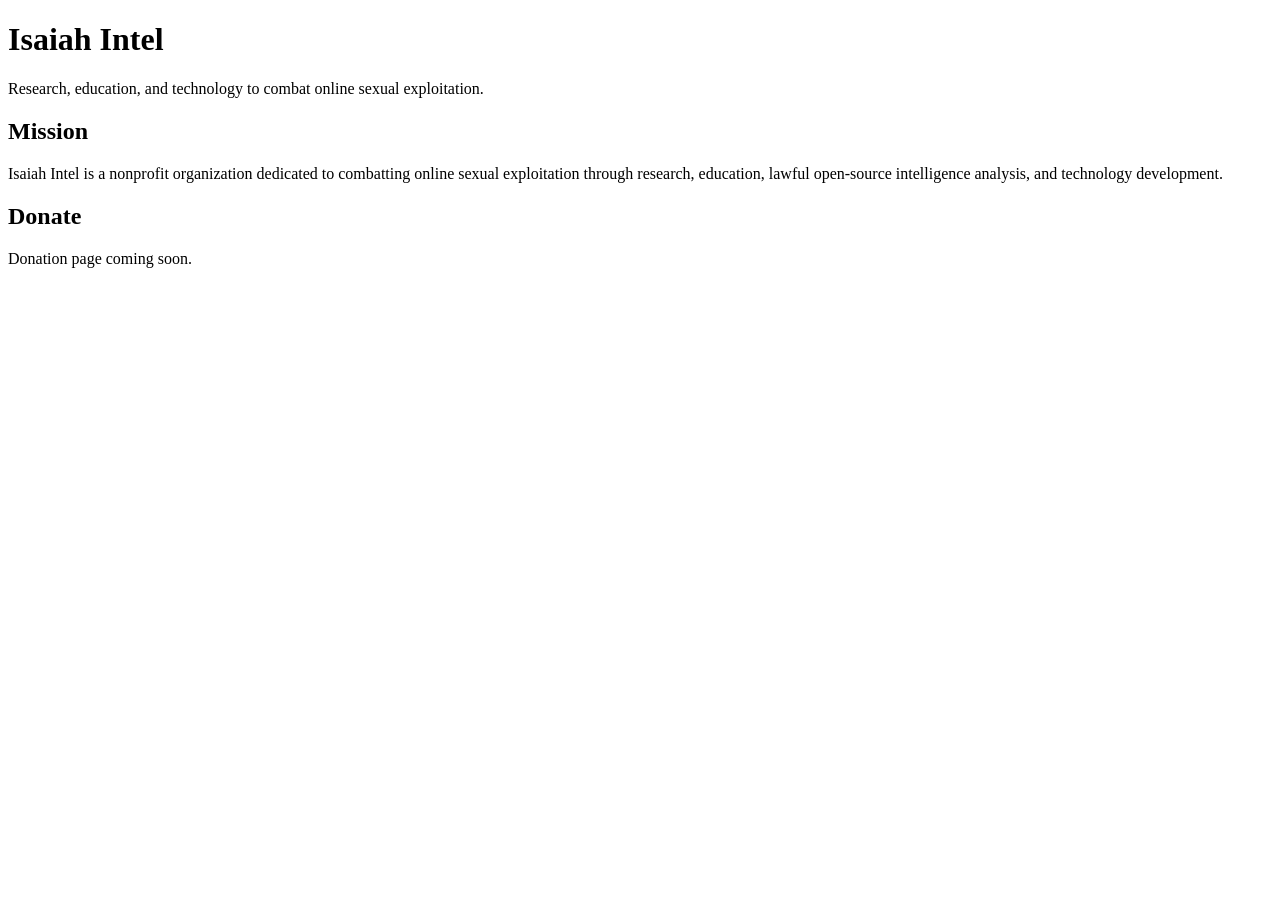
==== index.html @ 676e8f13 "Create index.html" ====
<!DOCTYPE html>
<html>
<head>
  <title>Isaiah Intel</title>
</head>
<body>
  <h1>Isaiah Intel</h1>
  <p>Research, education, and technology to combat online sexual exploitation.</p>

  <h2>Mission</h2>
  <p>
    Isaiah Intel is a nonprofit organization dedicated to combatting online sexual exploitation
    through research, education, lawful open-source intelligence analysis, and technology development.
  </p>

  <h2>Donate</h2>
  <p>Donation page coming soon.</p>
</body>
</html>
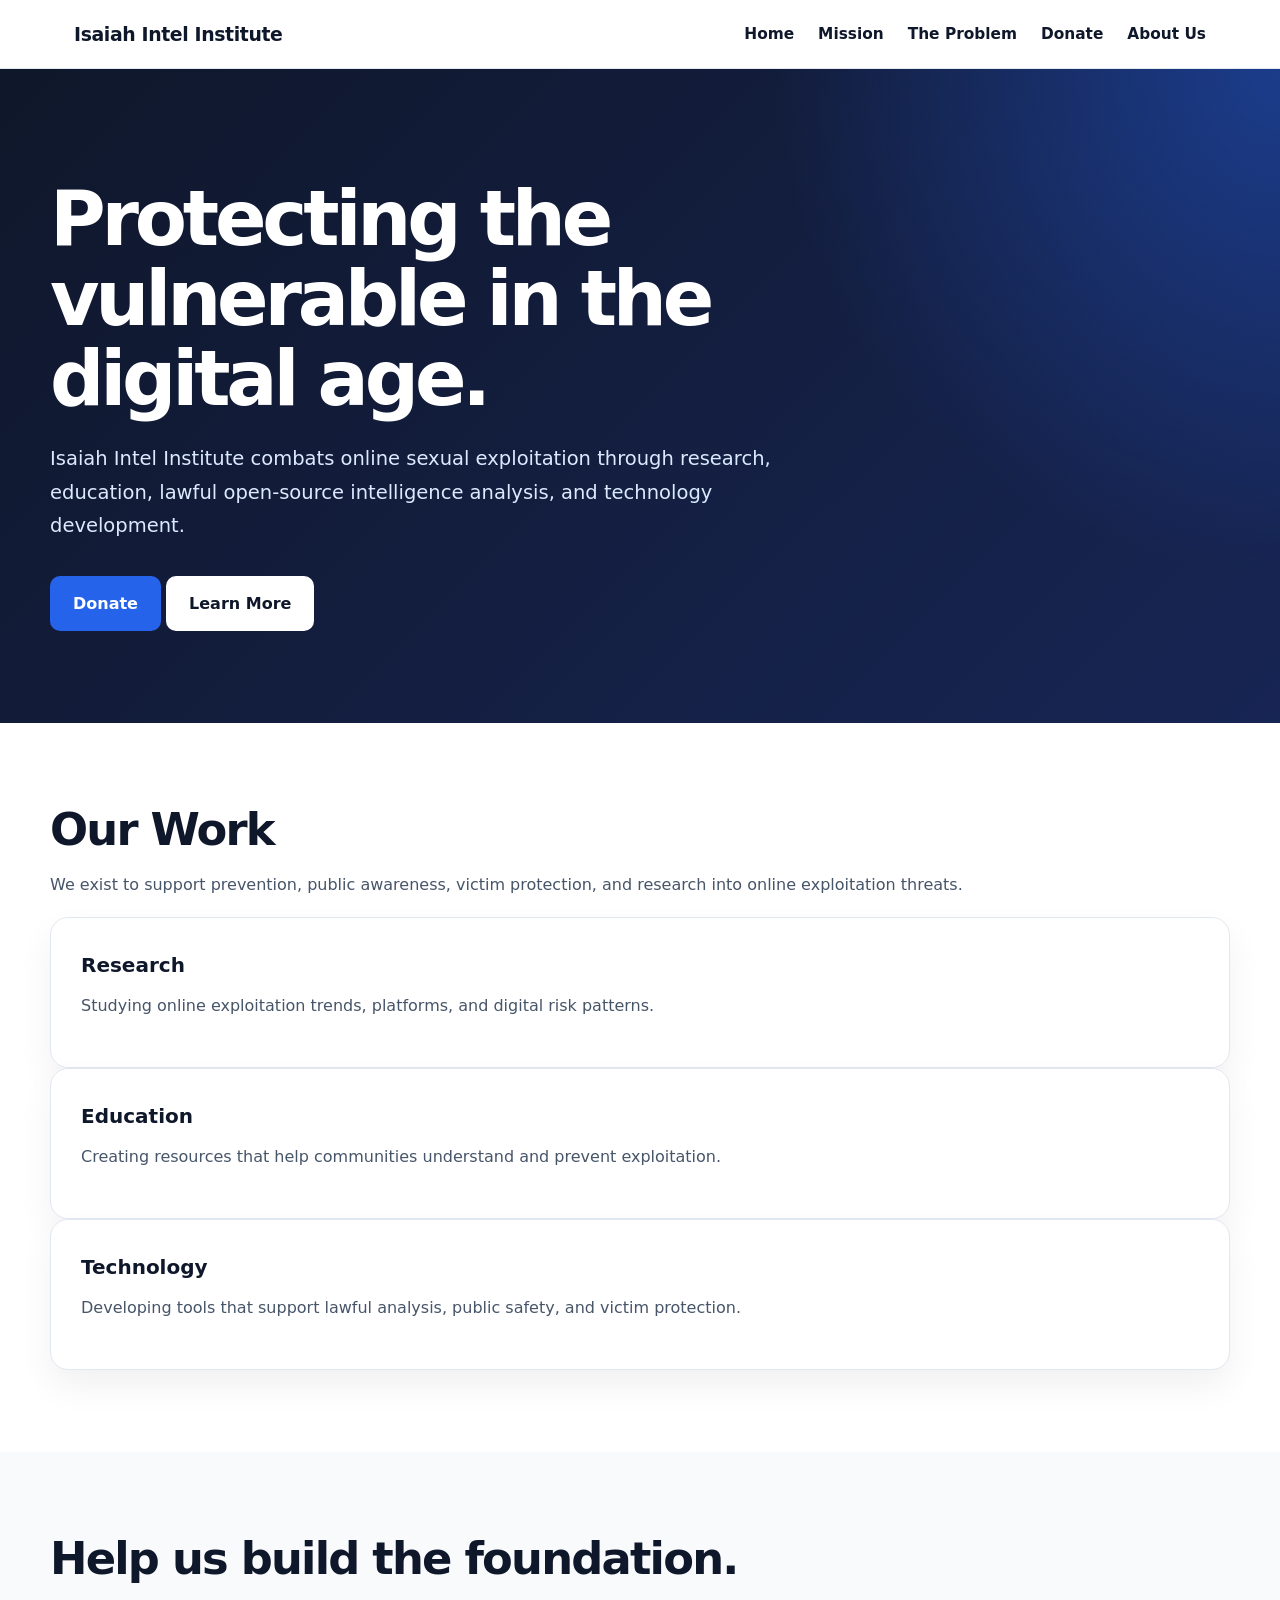
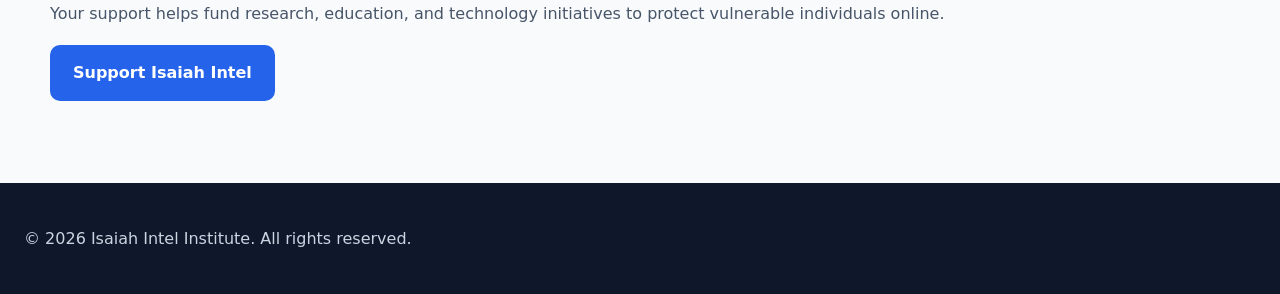
==== commit fd9a8de3: "Website update" ====
--- a/index.html
+++ b/index.html
@@ -1,19 +1,81 @@
 <!DOCTYPE html>
-<html>
+<html lang="en">
 <head>
-  <title>Isaiah Intel</title>
+  <meta charset="UTF-8" />
+  <meta name="viewport" content="width=device-width, initial-scale=1.0" />
+  <title>Isaiah Intel Institute</title>
+  <link rel="stylesheet" href="styles.css" />
 </head>
 <body>
-  <h1>Isaiah Intel</h1>
-  <p>Research, education, and technology to combat online sexual exploitation.</p>
 
-  <h2>Mission</h2>
-  <p>
-    Isaiah Intel is a nonprofit organization dedicated to combatting online sexual exploitation
-    through research, education, lawful open-source intelligence analysis, and technology development.
-  </p>
+<header class="navbar">
+  <div class="nav-inner">
+    <a class="logo" href="index.html">Isaiah Intel Institute</a>
+    <nav class="nav-links">
+      <a href="index.html">Home</a>
+      <a href="mission.html">Mission</a>
+      <a href="problem.html">The Problem</a>
+      <a href="donate.html">Donate</a>
+      <a href="about.html">About Us</a>
+    </nav>
+  </div>
+</header>
 
-  <h2>Donate</h2>
-  <p>Donation page coming soon.</p>
+<section class="hero">
+  <div class="hero-inner">
+    <h1>Protecting the vulnerable in the digital age.</h1>
+    <p>
+      Isaiah Intel Institute combats online sexual exploitation through research,
+      education, lawful open-source intelligence analysis, and technology development.
+    </p>
+    <a href="donate.html" class="btn">Donate</a>
+    <a href="mission.html" class="btn btn-secondary">Learn More</a>
+  </div>
+</section>
+
+<section class="section">
+  <div class="container">
+    <h2>Our Work</h2>
+    <p>
+      We exist to support prevention, public awareness, victim protection, and research
+      into online exploitation threats.
+    </p>
+
+    <div class="cards">
+      <div class="card">
+        <h3>Research</h3>
+        <p>Studying online exploitation trends, platforms, and digital risk patterns.</p>
+      </div>
+
+      <div class="card">
+        <h3>Education</h3>
+        <p>Creating resources that help communities understand and prevent exploitation.</p>
+      </div>
+
+      <div class="card">
+        <h3>Technology</h3>
+        <p>Developing tools that support lawful analysis, public safety, and victim protection.</p>
+      </div>
+    </div>
+  </div>
+</section>
+
+<section class="section light-section">
+  <div class="container">
+    <div class="cta">
+      <h2>Help us build the foundation.</h2>
+      <p>
+        Your support helps fund research, education, and technology initiatives
+        to protect vulnerable individuals online.
+      </p>
+      <a href="donate.html" class="btn">Support Isaiah Intel</a>
+    </div>
+  </div>
+</section>
+
+<footer class="footer">
+  <p>© 2026 Isaiah Intel Institute. All rights reserved.</p>
+</footer>
+
 </body>
-</html>
+</html>
--- a/styles.css
+++ b/styles.css
@@ -0,0 +1,390 @@
+:root {
+  --navy: #0f172a;
+  --navy-2: #172554;
+  --blue: #2563eb;
+  --blue-dark: #1d4ed8;
+  --sky: #dbeafe;
+  --light-blue: #eff6ff;
+  --slate: #475569;
+  --muted: #64748b;
+  --border: #e2e8f0;
+  --light: #f8fafc;
+  --white: #ffffff;
+  --gold: #f59e0b;
+}
+
+* {
+  margin: 0;
+  padding: 0;
+  box-sizing: border-box;
+}
+
+html {
+  scroll-behavior: smooth;
+}
+
+body {
+  font-family: Inter, system-ui, -apple-system, BlinkMacSystemFont, "Segoe UI", sans-serif;
+  color: var(--navy);
+  background: var(--white);
+  line-height: 1.7;
+}
+
+a {
+  color: inherit;
+}
+
+.navbar {
+  background: rgba(255, 255, 255, 0.96);
+  backdrop-filter: blur(10px);
+  border-bottom: 1px solid var(--border);
+  position: sticky;
+  top: 0;
+  z-index: 100;
+}
+
+.nav-inner {
+  max-width: 1180px;
+  margin: 0 auto;
+  padding: 18px 24px;
+  display: flex;
+  justify-content: space-between;
+  align-items: center;
+  gap: 24px;
+}
+
+.logo {
+  text-decoration: none;
+  font-weight: 850;
+  font-size: 1.18rem;
+  letter-spacing: -0.02em;
+}
+
+.logo span {
+  color: var(--blue);
+}
+
+.nav-links {
+  display: flex;
+  align-items: center;
+  gap: 24px;
+}
+
+.nav-links a {
+  text-decoration: none;
+  font-weight: 650;
+  color: var(--navy);
+  font-size: 0.96rem;
+}
+
+.nav-links a:hover,
+.nav-links a.active {
+  color: var(--blue);
+}
+
+.nav-cta {
+  background: var(--blue);
+  color: white !important;
+  padding: 10px 16px;
+  border-radius: 999px;
+}
+
+.hero {
+  background: radial-gradient(circle at top right, rgba(37,99,235,0.42), transparent 35%), linear-gradient(135deg, var(--navy), var(--navy-2));
+  color: white;
+  padding: 110px 24px 92px;
+}
+
+.hero-inner,
+.container {
+  max-width: 1180px;
+  margin: 0 auto;
+}
+
+.eyebrow {
+  color: var(--sky);
+  font-weight: 800;
+  text-transform: uppercase;
+  letter-spacing: 0.12em;
+  font-size: 0.8rem;
+  margin-bottom: 18px;
+}
+
+.hero h1,
+.page-hero h1 {
+  font-size: clamp(2.4rem, 6vw, 4.75rem);
+  line-height: 1.05;
+  letter-spacing: -0.055em;
+  max-width: 900px;
+  margin-bottom: 24px;
+}
+
+.hero p {
+  font-size: 1.22rem;
+  max-width: 760px;
+  color: #dbeafe;
+  margin-bottom: 34px;
+}
+
+.button-row {
+  display: flex;
+  align-items: center;
+  gap: 14px;
+  flex-wrap: wrap;
+}
+
+.btn {
+  display: inline-block;
+  background: var(--blue);
+  color: white;
+  padding: 13px 22px;
+  border-radius: 10px;
+  text-decoration: none;
+  font-weight: 800;
+  border: 1px solid transparent;
+}
+
+.btn:hover {
+  background: var(--blue-dark);
+}
+
+.btn-secondary {
+  background: white;
+  color: var(--navy);
+}
+
+.btn-secondary:hover {
+  background: var(--light-blue);
+}
+
+.btn-outline {
+  background: transparent;
+  color: white;
+  border-color: rgba(255, 255, 255, 0.45);
+}
+
+.btn-outline:hover {
+  background: rgba(255,255,255,0.12);
+}
+
+.section {
+  padding: 82px 24px;
+}
+
+.section-sm {
+  padding: 58px 24px;
+}
+
+.light-section {
+  background: var(--light);
+}
+
+.section-header {
+  max-width: 780px;
+  margin-bottom: 34px;
+}
+
+.center {
+  text-align: center;
+  margin-left: auto;
+  margin-right: auto;
+}
+
+h2 {
+  font-size: clamp(2rem, 3.5vw, 3rem);
+  line-height: 1.12;
+  letter-spacing: -0.04em;
+  margin-bottom: 16px;
+}
+
+h3 {
+  font-size: 1.25rem;
+  margin-bottom: 10px;
+}
+
+p {
+  color: var(--slate);
+  margin-bottom: 18px;
+}
+
+.lead {
+  font-size: 1.14rem;
+  color: var(--slate);
+}
+
+.grid-3 {
+  display: grid;
+  grid-template-columns: repeat(3, 1fr);
+  gap: 24px;
+}
+
+.grid-2 {
+  display: grid;
+  grid-template-columns: repeat(2, 1fr);
+  gap: 28px;
+}
+
+.card {
+  background: var(--white);
+  border: 1px solid var(--border);
+  border-radius: 18px;
+  padding: 30px;
+  box-shadow: 0 16px 35px rgba(15, 23, 42, 0.06);
+}
+
+.card-icon {
+  width: 44px;
+  height: 44px;
+  border-radius: 12px;
+  background: var(--light-blue);
+  color: var(--blue);
+  display: flex;
+  align-items: center;
+  justify-content: center;
+  font-weight: 900;
+  margin-bottom: 18px;
+}
+
+.stat-band {
+  background: var(--navy);
+  color: white;
+  border-radius: 22px;
+  padding: 38px;
+  display: grid;
+  grid-template-columns: repeat(3, 1fr);
+  gap: 24px;
+}
+
+.stat strong {
+  display: block;
+  font-size: 2.1rem;
+  letter-spacing: -0.04em;
+  margin-bottom: 4px;
+}
+
+.stat span {
+  color: #cbd5e1;
+}
+
+.page-hero {
+  background: linear-gradient(135deg, var(--navy), var(--navy-2));
+  color: white;
+  padding: 84px 24px;
+}
+
+.page-hero p {
+  color: #dbeafe;
+  max-width: 780px;
+  font-size: 1.18rem;
+}
+
+.list {
+  list-style: none;
+  margin-top: 18px;
+}
+
+.list li {
+  padding-left: 30px;
+  position: relative;
+  margin-bottom: 14px;
+  color: var(--slate);
+}
+
+.list li::before {
+  content: "✓";
+  position: absolute;
+  left: 0;
+  color: var(--blue);
+  font-weight: 900;
+}
+
+.cta-box {
+  background: linear-gradient(135deg, var(--light-blue), #ffffff);
+  border: 1px solid #bfdbfe;
+  border-radius: 24px;
+  padding: 48px;
+  text-align: center;
+}
+
+.notice {
+  background: #fffbeb;
+  border: 1px solid #fde68a;
+  color: #78350f;
+  padding: 18px;
+  border-radius: 14px;
+  margin-top: 24px;
+}
+
+.notice p {
+  color: #78350f;
+  margin: 0;
+}
+
+.embed-placeholder {
+  border: 2px dashed #bfdbfe;
+  background: var(--light-blue);
+  border-radius: 18px;
+  padding: 38px;
+  text-align: center;
+  margin-top: 28px;
+}
+
+.footer {
+  background: var(--navy);
+  color: white;
+  padding: 42px 24px;
+}
+
+.footer-inner {
+  max-width: 1180px;
+  margin: 0 auto;
+  display: flex;
+  justify-content: space-between;
+  gap: 24px;
+  align-items: center;
+}
+
+.footer p,
+.footer a {
+  color: #cbd5e1;
+  text-decoration: none;
+  margin: 0;
+}
+
+.footer-links {
+  display: flex;
+  gap: 18px;
+  flex-wrap: wrap;
+}
+
+@media (max-width: 850px) {
+  .nav-inner,
+  .footer-inner {
+    flex-direction: column;
+    text-align: center;
+  }
+
+  .nav-links {
+    flex-wrap: wrap;
+    justify-content: center;
+    gap: 12px 18px;
+  }
+
+  .grid-3,
+  .grid-2,
+  .stat-band {
+    grid-template-columns: 1fr;
+  }
+
+  .hero {
+    padding: 78px 22px;
+  }
+
+  .section {
+    padding: 62px 22px;
+  }
+
+  .cta-box {
+    padding: 32px 22px;
+  }
+}
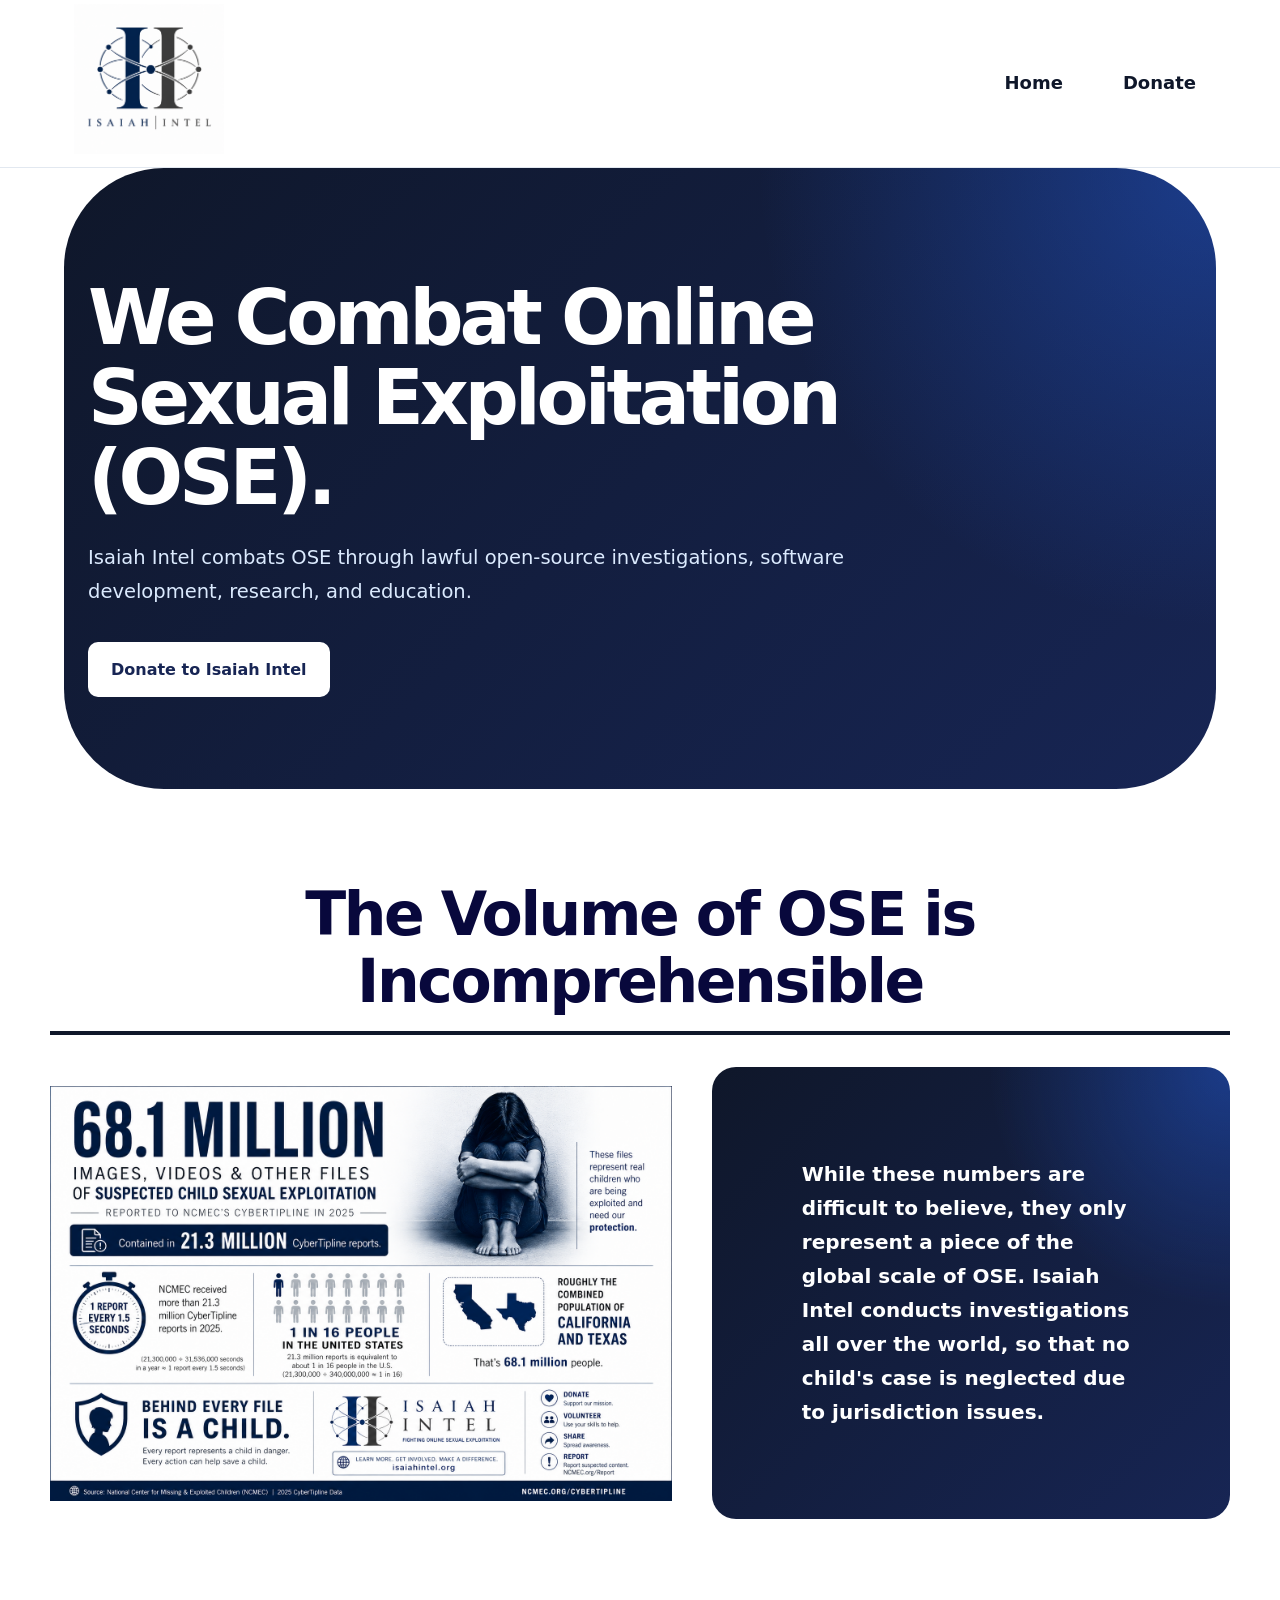
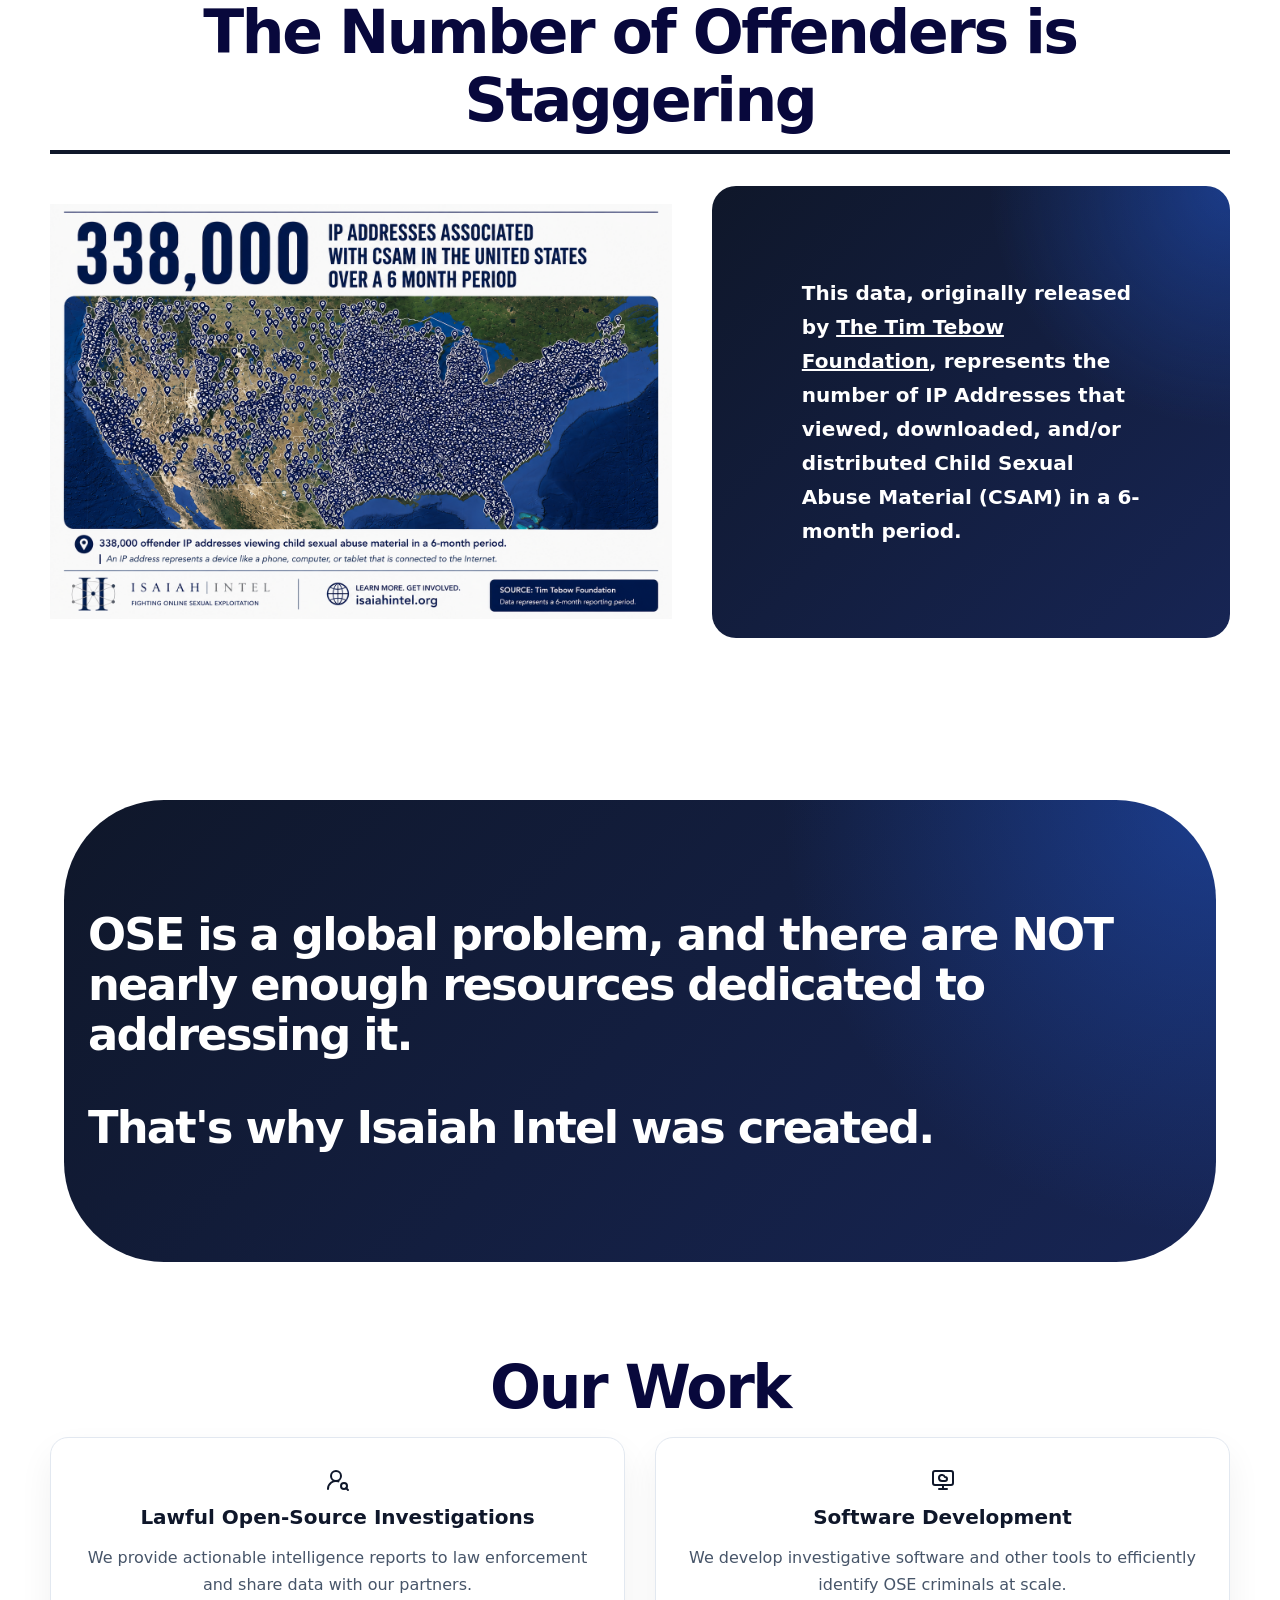
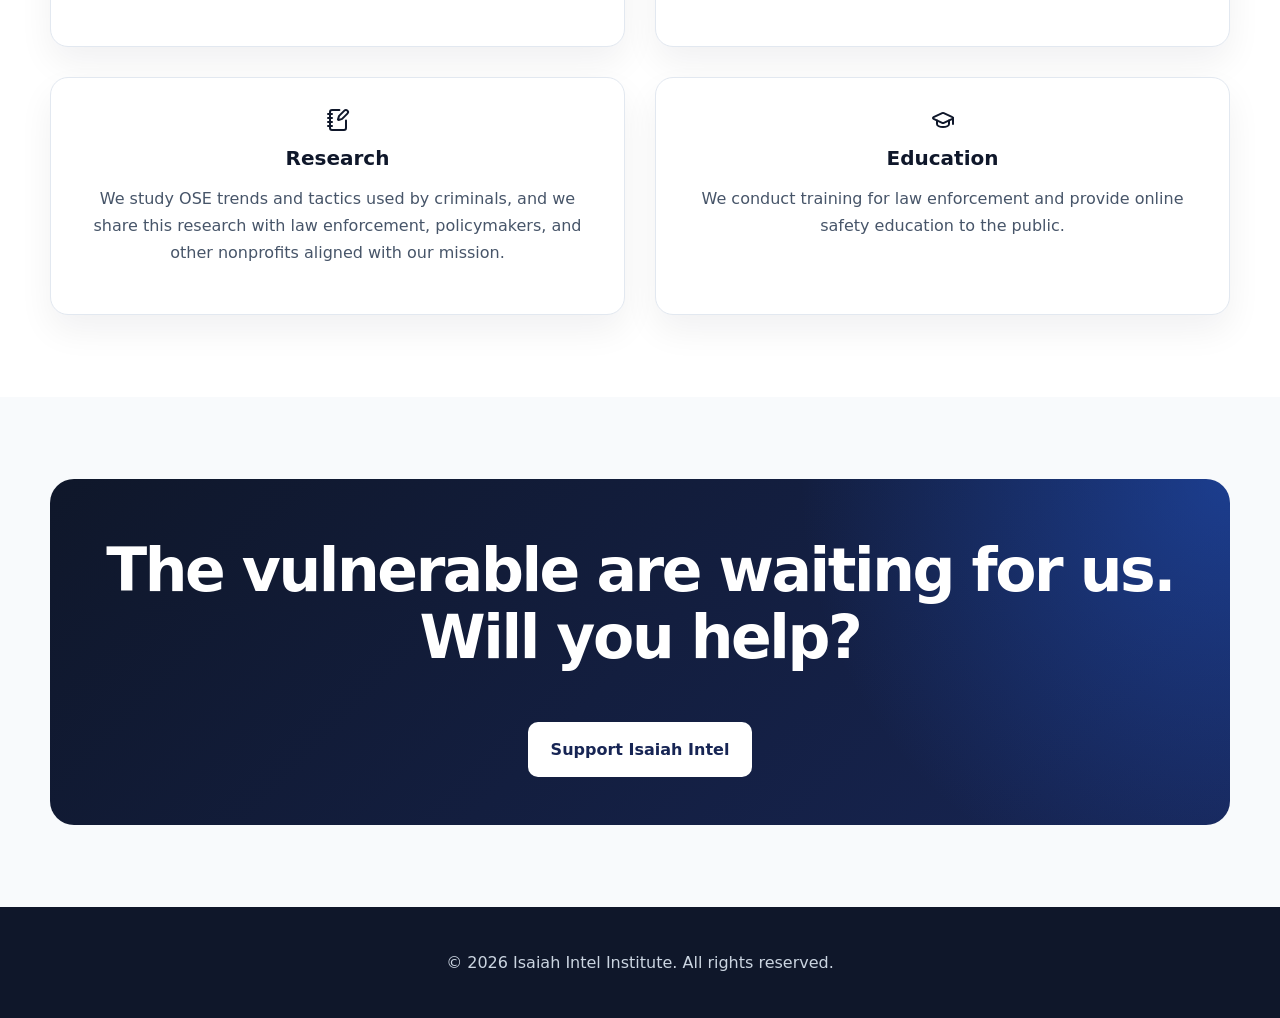
==== commit f14baa96: "website update" ====
--- a/index.html
+++ b/index.html
@@ -3,58 +3,108 @@
 <head>
   <meta charset="UTF-8" />
   <meta name="viewport" content="width=device-width, initial-scale=1.0" />
-  <title>Isaiah Intel Institute</title>
+  <title>Isaiah Intel | Fighting OSE</title>
   <link rel="stylesheet" href="styles.css" />
+  <link rel="icon" type="image/png" href="img/ii_favicon.jpg">
 </head>
 <body>
 
 <header class="navbar">
   <div class="nav-inner">
-    <a class="logo" href="index.html">Isaiah Intel Institute</a>
+    <a class="logo" href="index.html">
+      <img src="img/ii_logo.png" alt="Isaiah Intel Logo" class="logo-img" width="150" height="150">
+    </a>
     <nav class="nav-links">
       <a href="index.html">Home</a>
-      <a href="mission.html">Mission</a>
-      <a href="problem.html">The Problem</a>
-      <a href="donate.html">Donate</a>
-      <a href="about.html">About Us</a>
+      <a href="donate_temp.html">Donate</a>
     </nav>
   </div>
 </header>
 
 <section class="hero">
   <div class="hero-inner">
-    <h1>Protecting the vulnerable in the digital age.</h1>
+    <h1>We Combat Online Sexual Exploitation (OSE).</h1>
     <p>
-      Isaiah Intel Institute combats online sexual exploitation through research,
-      education, lawful open-source intelligence analysis, and technology development.
+      Isaiah Intel combats OSE through lawful open-source investigations, software development, research, and education.
     </p>
-    <a href="donate.html" class="btn">Donate</a>
-    <a href="mission.html" class="btn btn-secondary">Learn More</a>
+    <a href="donate_temp.html" class="btn">Donate to Isaiah Intel</a>
+  </div>
+</section>
+
+<section class="section">
+  <div class="container">
+
+    <h2 class="problem-heading">The Volume of OSE is Incomprehensible</h2>
+    
+    <div class="problem-row">
+        <div class="problem-image">
+          <img 
+            src="img/ncmec_2025_stats.png" 
+            alt="68.1 million infographic"
+          >
+        </div>
+
+        <div class="problem-text">
+          <h3>While these numbers are difficult to believe, they only represent a piece of the global scale of OSE.
+            Isaiah Intel conducts investigations all over the world, so that no child's case is neglected due to jurisdiction issues.
+          </h3>
+        </div>
+    </div>
+    
+    <h2 class="problem-heading">The Number of Offenders is Staggering</h2>
+
+    <div class="problem-row">
+      <div class="problem-img">
+        <img
+          src="img/ii_red_dot_map.png"
+          alt="red dot map"
+        >
+      </div>
+
+      <div class="problem-text">
+        <h3>This data, originally released by <a href="https://timtebowfoundation.org/" target="_blank">The Tim Tebow Foundation</a>, represents the number of IP Addresses that viewed, downloaded, and/or distributed Child Sexual Abuse Material (CSAM) in a 6-month period.</h3>
+      </div>
+    </div>
+        
+
+    </div>
+</section>
+
+<section class="hero">
+  <div class="hero-inner">
+    <h2>OSE is a global problem, and there are <strong>NOT</strong> nearly enough resources dedicated to addressing it.</h2>
+    <br>
+      <h2>That's why Isaiah Intel was created.</h2>
   </div>
 </section>
 
 <section class="section">
   <div class="container">
     <h2>Our Work</h2>
-    <p>
-      We exist to support prevention, public awareness, victim protection, and research
-      into online exploitation threats.
-    </p>
 
-    <div class="cards">
+    <div class="card-grid">
       <div class="card">
-        <h3>Research</h3>
-        <p>Studying online exploitation trends, platforms, and digital risk patterns.</p>
+        <svg xmlns="http://www.w3.org/2000/svg" width="24" height="24" viewBox="0 0 24 24" fill="none" stroke="currentColor" stroke-width="2" stroke-linecap="round" stroke-linejoin="round" class="lucide lucide-user-round-search-icon lucide-user-round-search"><circle cx="10" cy="8" r="5"/><path d="M2 21a8 8 0 0 1 10.434-7.62"/><circle cx="18" cy="18" r="3"/><path d="m22 22-1.9-1.9"/></svg>
+        <h3>Lawful Open-Source Investigations</h3>
+        <p>We provide actionable intelligence reports to law enforcement and share data with our partners.</p>
       </div>
 
       <div class="card">
-        <h3>Education</h3>
-        <p>Creating resources that help communities understand and prevent exploitation.</p>
+        <svg xmlns="http://www.w3.org/2000/svg" width="24" height="24" viewBox="0 0 24 24" fill="none" stroke="currentColor" stroke-width="2" stroke-linecap="round" stroke-linejoin="round" class="lucide lucide-monitor-cloud-icon lucide-monitor-cloud"><path d="M11 13a3 3 0 1 1 2.83-4H14a2 2 0 0 1 0 4z"/><path d="M12 17v4"/><path d="M8 21h8"/><rect x="2" y="3" width="20" height="14" rx="2"/></svg>
+        <h3>Software Development</h3>
+        <p>We develop investigative software and other tools to efficiently identify OSE criminals at scale.</p>
       </div>
 
       <div class="card">
-        <h3>Technology</h3>
-        <p>Developing tools that support lawful analysis, public safety, and victim protection.</p>
+        <svg xmlns="http://www.w3.org/2000/svg" width="24" height="24" viewBox="0 0 24 24" fill="none" stroke="currentColor" stroke-width="2" stroke-linecap="round" stroke-linejoin="round" class="lucide lucide-notebook-pen-icon lucide-notebook-pen"><path d="M13.4 2H6a2 2 0 0 0-2 2v16a2 2 0 0 0 2 2h12a2 2 0 0 0 2-2v-7.4"/><path d="M2 6h4"/><path d="M2 10h4"/><path d="M2 14h4"/><path d="M2 18h4"/><path d="M21.378 5.626a1 1 0 1 0-3.004-3.004l-5.01 5.012a2 2 0 0 0-.506.854l-.837 2.87a.5.5 0 0 0 .62.62l2.87-.837a2 2 0 0 0 .854-.506z"/></svg>
+        <h3>Research</h3>
+        <p>We study OSE trends and tactics used by criminals, and we share this research with law enforcement, policymakers, and other nonprofits aligned with our mission.</p>        
+      </div>
+
+      <div class="card">
+        <svg xmlns="http://www.w3.org/2000/svg" width="24" height="24" viewBox="0 0 24 24" fill="none" stroke="currentColor" stroke-width="2" stroke-linecap="round" stroke-linejoin="round" class="lucide lucide-graduation-cap-icon lucide-graduation-cap"><path d="M21.42 10.922a1 1 0 0 0-.019-1.838L12.83 5.18a2 2 0 0 0-1.66 0L2.6 9.08a1 1 0 0 0 0 1.832l8.57 3.908a2 2 0 0 0 1.66 0z"/><path d="M22 10v6"/><path d="M6 12.5V16a6 3 0 0 0 12 0v-3.5"/></svg>
+        <h3>Education</h3>
+        <p>We conduct training for law enforcement and provide online safety education to the public.</p>        
       </div>
     </div>
   </div>
@@ -63,12 +113,9 @@
 <section class="section light-section">
   <div class="container">
     <div class="cta">
-      <h2>Help us build the foundation.</h2>
-      <p>
-        Your support helps fund research, education, and technology initiatives
-        to protect vulnerable individuals online.
-      </p>
-      <a href="donate.html" class="btn">Support Isaiah Intel</a>
+      <h2>The vulnerable are waiting for us. <br>
+        Will you help?</h2>
+      <a href="donate_temp.html" class="btn">Support Isaiah Intel</a>
     </div>
   </div>
 </section>
--- a/styles.css
+++ b/styles.css
@@ -67,38 +67,61 @@
 .nav-links {
   display: flex;
   align-items: center;
-  gap: 24px;
+  gap: 60px;
+  margin-right: 10px;
 }
 
 .nav-links a {
   text-decoration: none;
   font-weight: 650;
   color: var(--navy);
-  font-size: 0.96rem;
+  font-size: 10px;
 }
 
 .nav-links a:hover,
 .nav-links a.active {
-  color: var(--blue);
-}
-
-.nav-cta {
-  background: var(--blue);
-  color: white !important;
-  padding: 10px 16px;
-  border-radius: 999px;
+  background-color: var(--navy-2);
+  color: white;
+  border-radius: 8px;
+  padding: 10px;
 }
 
 .hero {
   background: radial-gradient(circle at top right, rgba(37,99,235,0.42), transparent 35%), linear-gradient(135deg, var(--navy), var(--navy-2));
   color: white;
   padding: 110px 24px 92px;
+  border-radius: 100px;
+  width: 90%;
+  margin: 0 auto;
 }
 
 .hero-inner,
 .container {
   max-width: 1180px;
   margin: 0 auto;
+}
+
+.container h1 {
+  font-size: clamp(3rem, 8vw, 100px);
+  color: rgb(8, 8, 60);
+  text-align: center;
+}
+
+.container h2 {
+  font-size: clamp(3rem, 8vw, 60px);
+  color: rgb(8, 8, 60);
+  text-align: center;
+  margin-top: 10px;
+}
+
+.container img {
+  max-width: clamp(3rem, 80vw, 700px);
+  display: block;
+  height: auto;
+  margin-left: auto;
+  margin-right: auto;
+  margin-bottom: 100px;
+  background-color: radial-gradient(circle at top right, rgba(37,99,235,0.42), transparent 35%), linear-gradient(135deg, var(--navy), var(--navy-2));
 }
 
 .eyebrow {
@@ -135,8 +158,8 @@
 
 .btn {
   display: inline-block;
-  background: var(--blue);
-  color: white;
+  background: var(--white);
+  color: var(--navy-2);
   padding: 13px 22px;
   border-radius: 10px;
   text-decoration: none;
@@ -145,7 +168,7 @@
 }
 
 .btn:hover {
-  background: var(--blue-dark);
+  background: gray;
 }
 
 .btn-secondary {
@@ -165,6 +188,22 @@
 
 .btn-outline:hover {
   background: rgba(255,255,255,0.12);
+}
+
+.cta .btn {
+  display: block;
+  width: fit-content;
+  margin: 50px auto 0;
+}
+
+.cta h2 {
+  color: white;
+}
+
+.cta p {
+  display: block;
+  width: fit-content;
+  margin: 0 auto;
 }
 
 .section {
@@ -222,6 +261,12 @@
   display: grid;
   grid-template-columns: repeat(2, 1fr);
   gap: 28px;
+}
+
+.card-grid {
+  display: grid;
+  grid-template-columns: repeat(2, 1fr);
+  gap: 30px;
 }
 
 .card {
@@ -230,6 +275,7 @@
   border-radius: 18px;
   padding: 30px;
   box-shadow: 0 16px 35px rgba(15, 23, 42, 0.06);
+  text-align: center;
 }
 
 .card-icon {
@@ -298,13 +344,15 @@
   font-weight: 900;
 }
 
-.cta-box {
-  background: linear-gradient(135deg, var(--light-blue), #ffffff);
-  border: 1px solid #bfdbfe;
+.cta {
+  background: radial-gradient(circle at top right, rgba(37,99,235,0.42), transparent 35%), linear-gradient(135deg, var(--navy), var(--navy-2));
   border-radius: 24px;
   padding: 48px;
   text-align: center;
-}
+  color: white;
+}
+
+/*background: linear-gradient(135deg, var(--light-blue), #ffffff); */
 
 .notice {
   background: #fffbeb;
@@ -333,6 +381,7 @@
   background: var(--navy);
   color: white;
   padding: 42px 24px;
+  text-align: center;
 }
 
 .footer-inner {
@@ -357,6 +406,14 @@
   flex-wrap: wrap;
 }
 
+.nav-links a {
+  font-size: large;
+}
+
+.nav-inner {
+  padding: 4px 24px;
+}
+
 @media (max-width: 850px) {
   .nav-inner,
   .footer-inner {
@@ -388,3 +445,43 @@
     padding: 32px 22px;
   }
 }
+
+.card img {
+  width: 100%;
+  max-width: 700px;
+
+}
+
+.problem-text h2 {
+  margin-bottom: 18px;
+}
+
+.problem-text h3 {
+  height: 100%;
+  margin: 0;
+  padding: 90px;
+  background: radial-gradient(circle at top right, rgba(37,99,235,0.42), transparent 35%), linear-gradient(135deg, var(--navy), var(--navy-2));
+  color: white;
+  border-radius: 24px;
+}
+
+.problem-row {
+  display: grid;
+  gap: 40px;
+  grid-template-columns: 1.2fr 1fr;
+  align-items: center;
+  margin-bottom: 80px;
+}
+
+.problem-row img {
+  width: 100%;
+  max-width: none;
+  height: auto;
+  margin: 0;
+}
+
+.problem-heading {
+  border-bottom: 4px solid var(--navy);
+  padding-bottom: 16px;
+  margin-bottom: 32px;
+}
